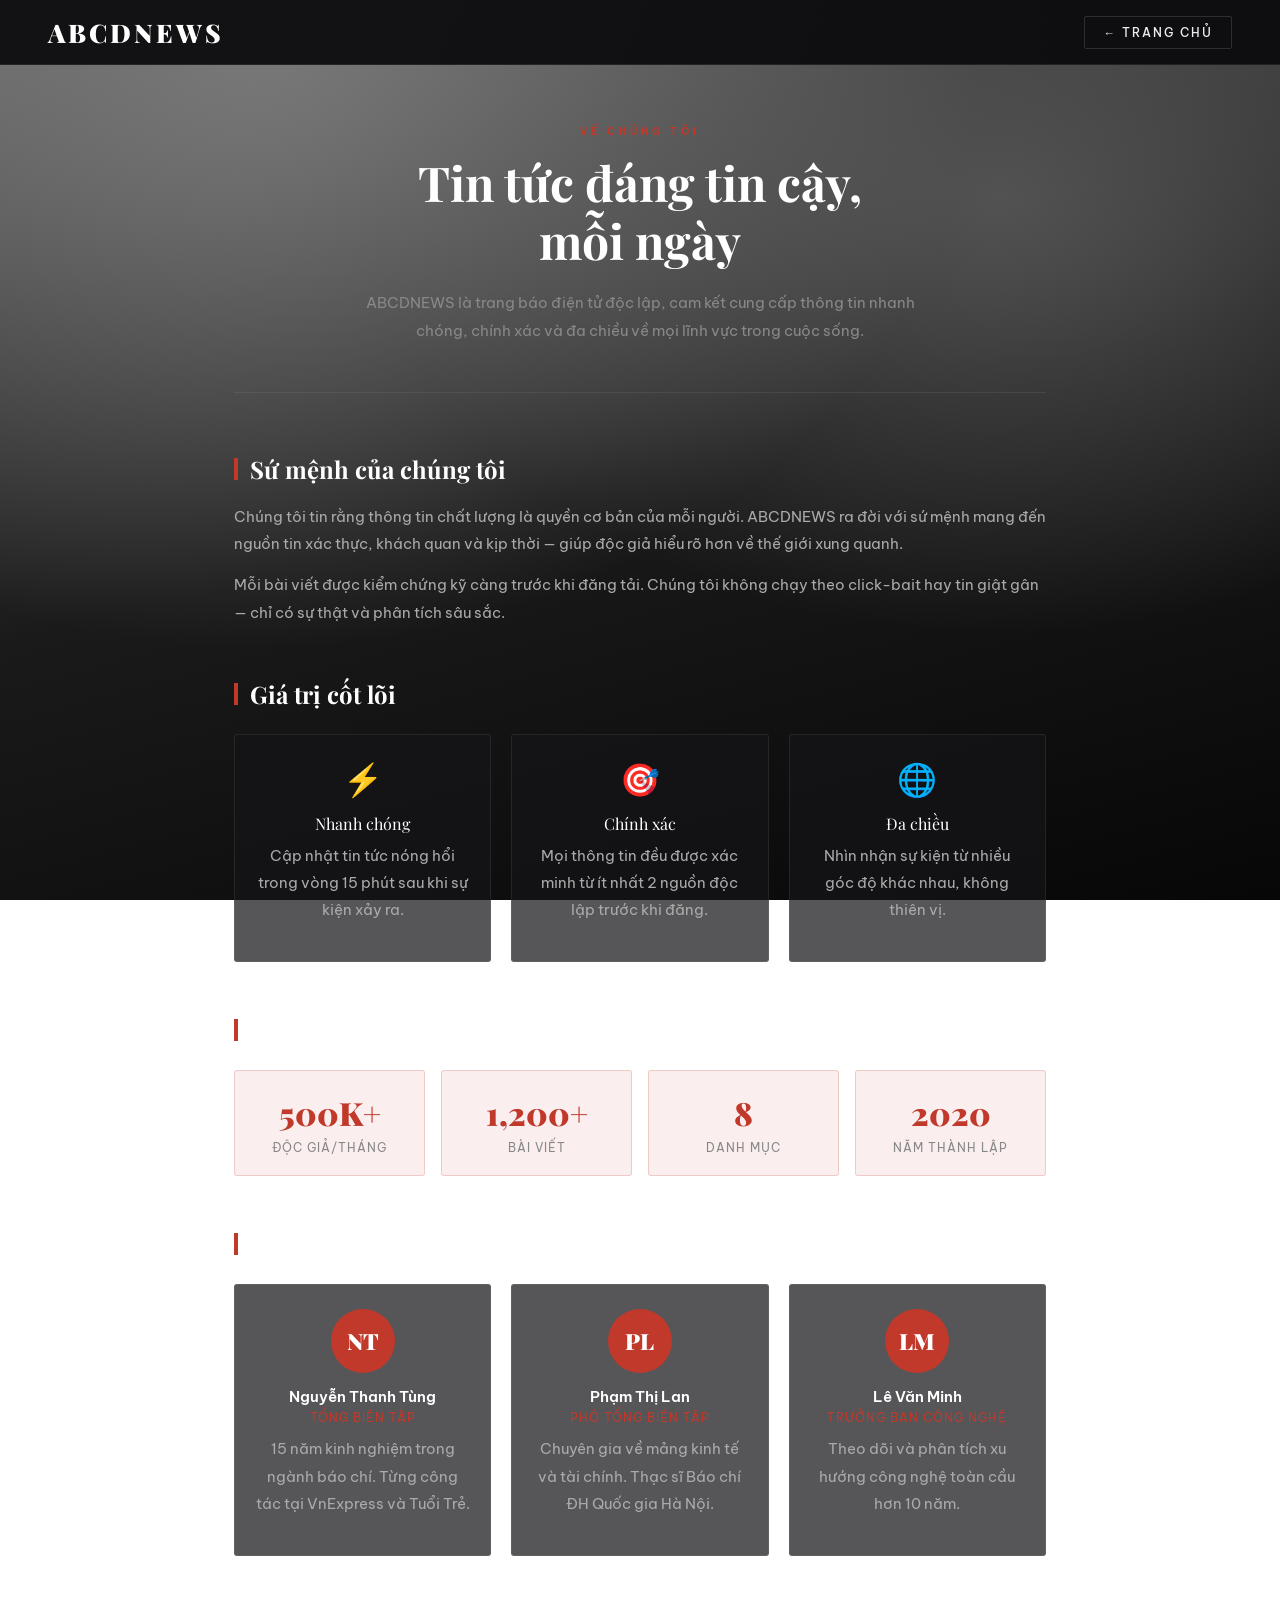
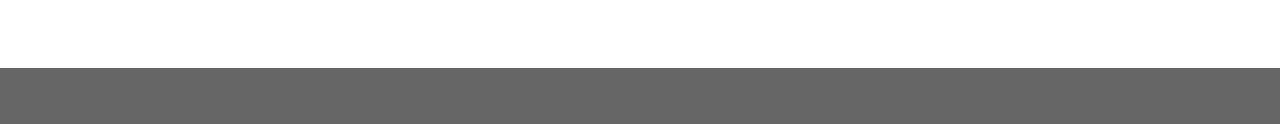
==== about.html @ 364de258 "pls" ====
<!DOCTYPE html>
<html lang="vi">
<head>
  <meta charset="UTF-8"/>
  <meta name="viewport" content="width=device-width, initial-scale=1.0"/>
  <title>Giới thiệu — ABCDNEWS</title>
  <link href="https://fonts.googleapis.com/css2?family=Playfair+Display:wght@700;900&family=Be+Vietnam+Pro:wght@300;400;500;600&display=swap" rel="stylesheet"/>
  <style>
    *{margin:0;padding:0;box-sizing:border-box;}a{text-decoration:none;color:inherit;}
    body{background:radial-gradient(ellipse at 20% 5%,#787878 0%,transparent 50%),radial-gradient(ellipse at 78% 22%,#525252 0%,transparent 44%),linear-gradient(165deg,#686868 0%,#3c3c3c 25%,#1a1a1a 52%,#070707 100%);background-attachment:fixed;min-height:100vh;color:#ececec;font-family:'Be Vietnam Pro',sans-serif;display:flex;flex-direction:column;}
    header{border-bottom:1px solid rgba(160,160,160,0.13);position:sticky;top:0;z-index:100;background:rgba(10,10,12,0.92);backdrop-filter:blur(18px);}
    .header-top{display:flex;align-items:center;justify-content:space-between;padding:15px 48px;}
    .logo{font-family:'Playfair Display',serif;font-size:1.6rem;font-weight:900;color:#fff;letter-spacing:3px;}
    .btn-back{background:none;border:1px solid rgba(160,160,160,0.22);color:#ececec;font-family:'Be Vietnam Pro',sans-serif;font-size:0.72rem;font-weight:500;letter-spacing:2px;text-transform:uppercase;padding:8px 18px;border-radius:2px;cursor:pointer;transition:all 0.2s;}
    .btn-back:hover{border-color:#c0392b;color:#c0392b;}
    .page-wrap{flex:1;}
    .container{max-width:860px;margin:0 auto;padding:60px 24px;}

    /* HERO */
    .page-hero{text-align:center;margin-bottom:60px;padding-bottom:48px;border-bottom:1px solid rgba(160,160,160,0.13);}
    .page-tag{font-size:0.64rem;letter-spacing:4px;text-transform:uppercase;color:#c0392b;font-weight:700;margin-bottom:16px;}
    .page-title{font-family:'Playfair Display',serif;font-size:3rem;line-height:1.2;color:#fff;margin-bottom:20px;}
    .page-subtitle{font-size:0.95rem;color:#888;line-height:1.8;max-width:560px;margin:0 auto;}

    /* SECTIONS */
    .section{margin-bottom:52px;}
    .section h2{font-family:'Playfair Display',serif;font-size:1.5rem;color:#fff;margin-bottom:18px;display:flex;align-items:center;gap:12px;}
    .section h2::before{content:'';width:4px;height:22px;background:#c0392b;display:block;flex-shrink:0;}
    .section p{font-size:0.92rem;color:#aaa;line-height:1.85;margin-bottom:14px;}

    /* VALUES */
    .values-grid{display:grid;grid-template-columns:repeat(3,1fr);gap:20px;margin-top:24px;}
    .value-card{background:rgba(22,22,26,0.72);border:1px solid rgba(160,160,160,0.13);border-radius:3px;padding:24px 20px;text-align:center;transition:border-color 0.2s;}
    .value-card:hover{border-color:rgba(192,57,43,0.3);}
    .value-icon{font-size:2rem;margin-bottom:14px;}
    .value-title{font-family:'Playfair Display',serif;font-size:1rem;color:#fff;margin-bottom:8px;}
    .value-desc{font-size:0.80rem;color:#888;line-height:1.7;}

    /* TEAM */
    .team-grid{display:grid;grid-template-columns:repeat(3,1fr);gap:20px;margin-top:24px;}
    .team-card{background:rgba(22,22,26,0.72);border:1px solid rgba(160,160,160,0.13);border-radius:3px;padding:24px 20px;text-align:center;}
    .team-avatar{width:64px;height:64px;border-radius:50%;background:#c0392b;display:flex;align-items:center;justify-content:center;font-family:'Playfair Display',serif;font-size:1.4rem;font-weight:900;color:#fff;margin:0 auto 14px;}
    .team-name{font-weight:600;color:#fff;margin-bottom:4px;font-size:0.92rem;}
    .team-role{font-size:0.75rem;color:#c0392b;letter-spacing:1px;text-transform:uppercase;margin-bottom:10px;}
    .team-bio{font-size:0.78rem;color:#888;line-height:1.6;}

    /* STATS */
    .stats-grid{display:grid;grid-template-columns:repeat(4,1fr);gap:16px;margin-top:24px;}
    .stat-card{background:rgba(192,57,43,0.08);border:1px solid rgba(192,57,43,0.2);border-radius:3px;padding:20px;text-align:center;}
    .stat-num{font-family:'Playfair Display',serif;font-size:2rem;font-weight:900;color:#c0392b;margin-bottom:6px;}
    .stat-label{font-size:0.72rem;color:#888;letter-spacing:1px;text-transform:uppercase;}

    /* FOOTER */
    footer{background:rgba(0,0,0,0.6);backdrop-filter:blur(12px);border-top:1px solid rgba(160,160,160,0.13);}
    .footer-bottom{padding:20px 48px;display:flex;align-items:center;justify-content:space-between;}
    .footer-bottom p{font-size:0.72rem;color:#555;}
    .footer-bottom strong{color:#fff;font-family:'Playfair Display',serif;}
    .footer-links{display:flex;gap:20px;}
    .footer-links a{font-size:0.70rem;color:#555;transition:color 0.2s;}
    .footer-links a:hover{color:#c0392b;}

    @media(max-width:768px){
      .header-top{padding:13px 16px;}
      .container{padding:40px 16px;}
      .page-title{font-size:2rem;}
      .values-grid,.team-grid{grid-template-columns:1fr;}
      .stats-grid{grid-template-columns:repeat(2,1fr);}
      .footer-bottom{padding:16px;flex-direction:column;gap:10px;}
    }
  </style>
</head>
<body>

<header>
  <div class="header-top">
    <a href="index.html" class="logo">ABCDNEWS</a>
    <button class="btn-back" onclick="location.href='index.html'">← Trang chủ</button>
  </div>
</header>

<div class="page-wrap">
  <div class="container">

    <div class="page-hero">
      <div class="page-tag">Về chúng tôi</div>
      <h1 class="page-title">Tin tức đáng tin cậy,<br/>mỗi ngày</h1>
      <p class="page-subtitle">ABCDNEWS là trang báo điện tử độc lập, cam kết cung cấp thông tin nhanh chóng, chính xác và đa chiều về mọi lĩnh vực trong cuộc sống.</p>
    </div>

    <div class="section">
      <h2>Sứ mệnh của chúng tôi</h2>
      <p>Chúng tôi tin rằng thông tin chất lượng là quyền cơ bản của mỗi người. ABCDNEWS ra đời với sứ mệnh mang đến nguồn tin xác thực, khách quan và kịp thời — giúp độc giả hiểu rõ hơn về thế giới xung quanh.</p>
      <p>Mỗi bài viết được kiểm chứng kỹ càng trước khi đăng tải. Chúng tôi không chạy theo click-bait hay tin giật gân — chỉ có sự thật và phân tích sâu sắc.</p>
    </div>

    <div class="section">
      <h2>Giá trị cốt lõi</h2>
      <div class="values-grid">
        <div class="value-card">
          <div class="value-icon">⚡</div>
          <div class="value-title">Nhanh chóng</div>
          <p class="value-desc">Cập nhật tin tức nóng hổi trong vòng 15 phút sau khi sự kiện xảy ra.</p>
        </div>
        <div class="value-card">
          <div class="value-icon">🎯</div>
          <div class="value-title">Chính xác</div>
          <p class="value-desc">Mọi thông tin đều được xác minh từ ít nhất 2 nguồn độc lập trước khi đăng.</p>
        </div>
        <div class="value-card">
          <div class="value-icon">🌐</div>
          <div class="value-title">Đa chiều</div>
          <p class="value-desc">Nhìn nhận sự kiện từ nhiều góc độ khác nhau, không thiên vị.</p>
        </div>
      </div>
    </div>

    <div class="section">
      <h2>Con số ấn tượng</h2>
      <div class="stats-grid">
        <div class="stat-card"><div class="stat-num">500K+</div><div class="stat-label">Độc giả/tháng</div></div>
        <div class="stat-card"><div class="stat-num">1,200+</div><div class="stat-label">Bài viết</div></div>
        <div class="stat-card"><div class="stat-num">8</div><div class="stat-label">Danh mục</div></div>
        <div class="stat-card"><div class="stat-num">2020</div><div class="stat-label">Năm thành lập</div></div>
      </div>
    </div>

    <div class="section" id="toasoang">
      <h2>Đội ngũ biên tập</h2>
      <div class="team-grid">
        <div class="team-card">
          <div class="team-avatar">NT</div>
          <div class="team-name">Nguyễn Thanh Tùng</div>
          <div class="team-role">Tổng Biên tập</div>
          <p class="team-bio">15 năm kinh nghiệm trong ngành báo chí. Từng công tác tại VnExpress và Tuổi Trẻ.</p>
        </div>
        <div class="team-card">
          <div class="team-avatar">PL</div>
          <div class="team-name">Phạm Thị Lan</div>
          <div class="team-role">Phó Tổng Biên tập</div>
          <p class="team-bio">Chuyên gia về mảng kinh tế và tài chính. Thạc sĩ Báo chí ĐH Quốc gia Hà Nội.</p>
        </div>
        <div class="team-card">
          <div class="team-avatar">LM</div>
          <div class="team-name">Lê Văn Minh</div>
          <div class="team-role">Trưởng ban Công nghệ</div>
          <p class="team-bio">Theo dõi và phân tích xu hướng công nghệ toàn cầu hơn 10 năm.</p>
        </div>
      </div>
    </div>

  </div>
</div>

<footer>
  <div class="footer-bottom">
    <p>© 2025 <strong>ABCDNEWS</strong> — All rights reserved.</p>
    <div class="footer-links">
      <a href="terms.html">Điều khoản</a>
      <a href="privacy.html">Bảo mật</a>
      <a href="contact.html">Liên hệ</a>
    </div>
  </div>
</footer>

</body>
</html>
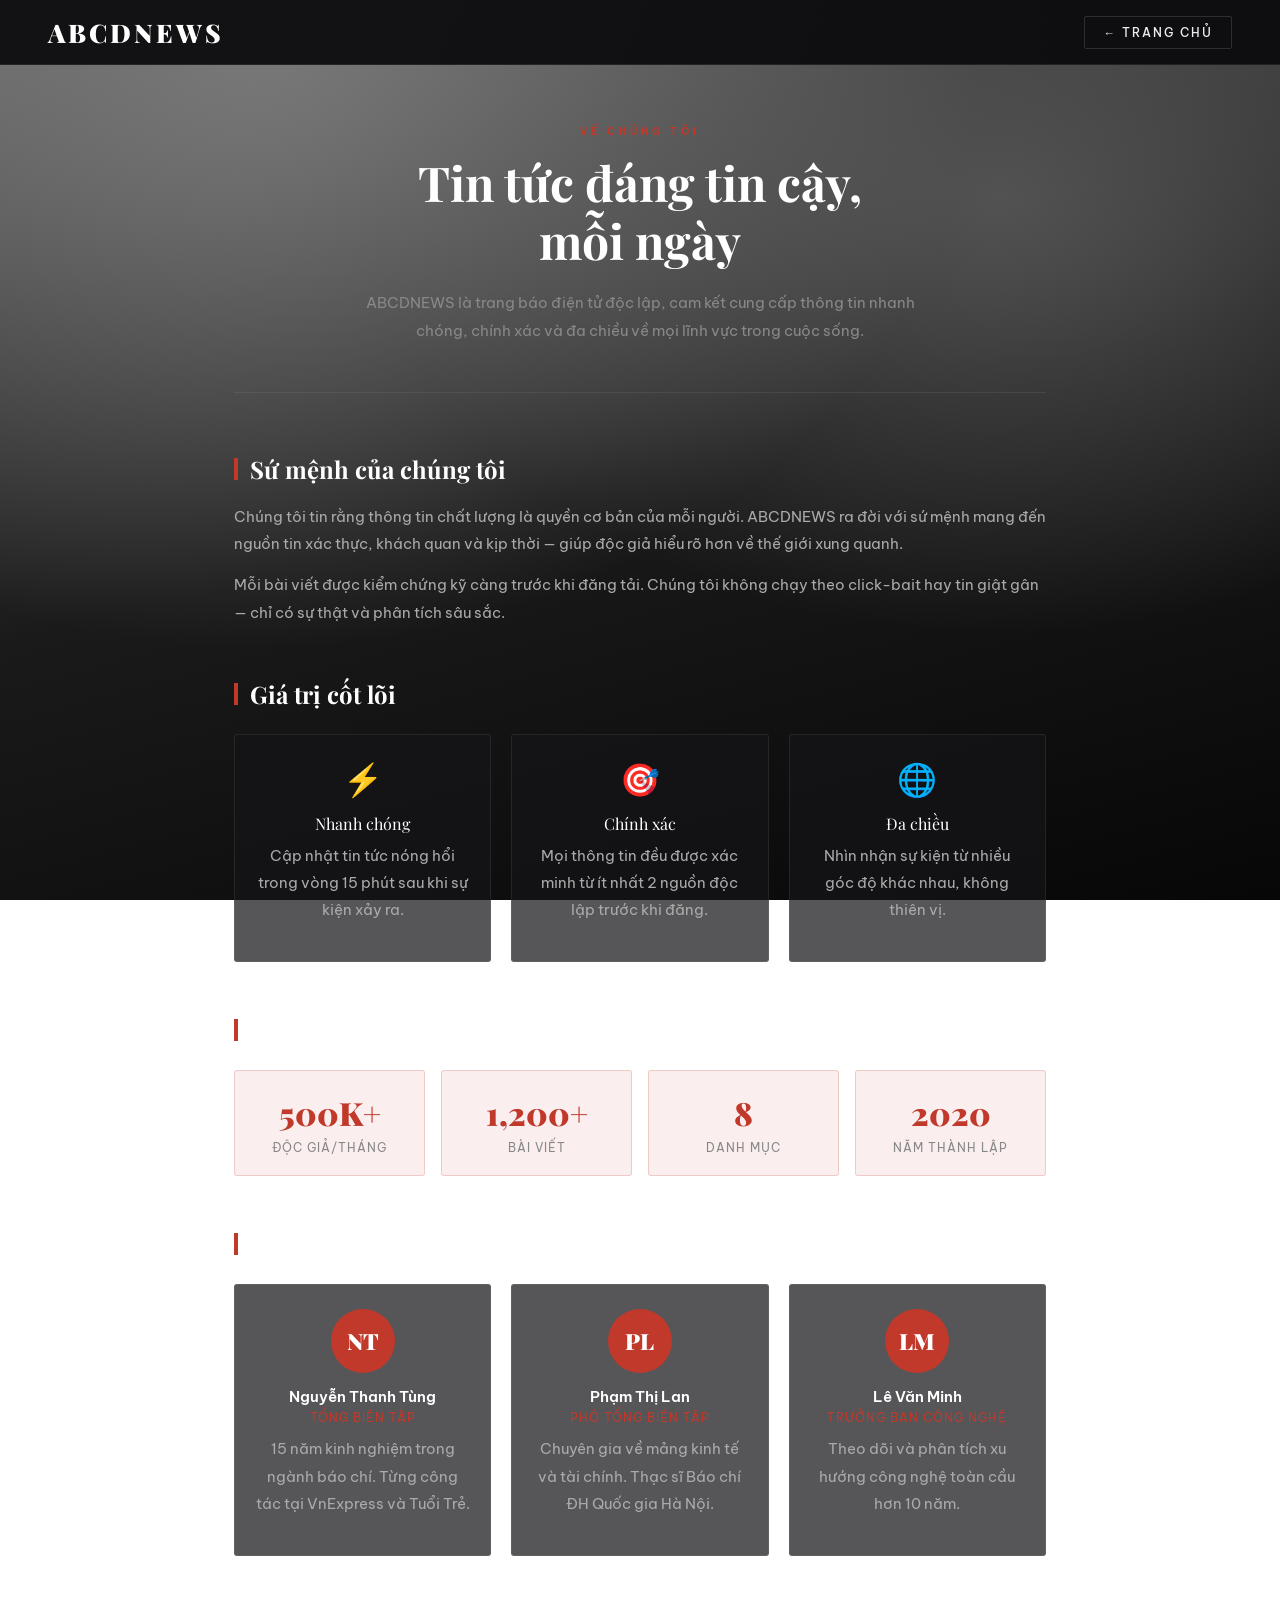
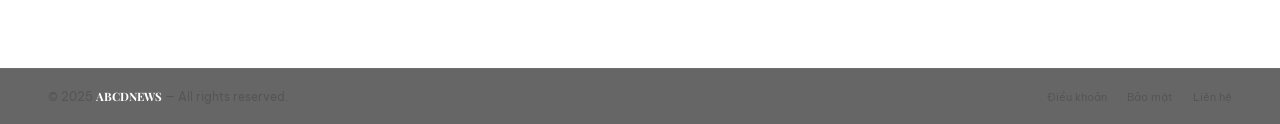
==== commit 6e94ed71: "ahdfab" ====
--- a/about.html
+++ b/about.html
@@ -1,166 +1,146 @@
-<!DOCTYPE html>
+<!doctype html>
 <html lang="vi">
-<head>
-  <meta charset="UTF-8"/>
-  <meta name="viewport" content="width=device-width, initial-scale=1.0"/>
-  <title>Giới thiệu — ABCDNEWS</title>
-  <link href="https://fonts.googleapis.com/css2?family=Playfair+Display:wght@700;900&family=Be+Vietnam+Pro:wght@300;400;500;600&display=swap" rel="stylesheet"/>
-  <style>
-    *{margin:0;padding:0;box-sizing:border-box;}a{text-decoration:none;color:inherit;}
-    body{background:radial-gradient(ellipse at 20% 5%,#787878 0%,transparent 50%),radial-gradient(ellipse at 78% 22%,#525252 0%,transparent 44%),linear-gradient(165deg,#686868 0%,#3c3c3c 25%,#1a1a1a 52%,#070707 100%);background-attachment:fixed;min-height:100vh;color:#ececec;font-family:'Be Vietnam Pro',sans-serif;display:flex;flex-direction:column;}
-    header{border-bottom:1px solid rgba(160,160,160,0.13);position:sticky;top:0;z-index:100;background:rgba(10,10,12,0.92);backdrop-filter:blur(18px);}
-    .header-top{display:flex;align-items:center;justify-content:space-between;padding:15px 48px;}
-    .logo{font-family:'Playfair Display',serif;font-size:1.6rem;font-weight:900;color:#fff;letter-spacing:3px;}
-    .btn-back{background:none;border:1px solid rgba(160,160,160,0.22);color:#ececec;font-family:'Be Vietnam Pro',sans-serif;font-size:0.72rem;font-weight:500;letter-spacing:2px;text-transform:uppercase;padding:8px 18px;border-radius:2px;cursor:pointer;transition:all 0.2s;}
-    .btn-back:hover{border-color:#c0392b;color:#c0392b;}
-    .page-wrap{flex:1;}
-    .container{max-width:860px;margin:0 auto;padding:60px 24px;}
+  <head>
+    <meta charset="UTF-8" />
+    <meta name="viewport" content="width=device-width, initial-scale=1.0" />
+    <title>Giới thiệu — ABCDNEWS</title>
+    <link
+      href="https://fonts.googleapis.com/css2?family=Playfair+Display:wght@700;900&family=Be+Vietnam+Pro:wght@300;400;500;600&display=swap"
+      rel="stylesheet"
+    />
+    <link rel="stylesheet" href="./assets/css/about.css" />
 
-    /* HERO */
-    .page-hero{text-align:center;margin-bottom:60px;padding-bottom:48px;border-bottom:1px solid rgba(160,160,160,0.13);}
-    .page-tag{font-size:0.64rem;letter-spacing:4px;text-transform:uppercase;color:#c0392b;font-weight:700;margin-bottom:16px;}
-    .page-title{font-family:'Playfair Display',serif;font-size:3rem;line-height:1.2;color:#fff;margin-bottom:20px;}
-    .page-subtitle{font-size:0.95rem;color:#888;line-height:1.8;max-width:560px;margin:0 auto;}
+  </head>
+  <body>
+    <header>
+      <div class="header-top">
+        <a href="index.html" class="logo">ABCDNEWS</a>
+        <button class="btn-back" onclick="location.href = 'index.html'">
+          ← Trang chủ
+        </button>
+      </div>
+    </header>
 
-    /* SECTIONS */
-    .section{margin-bottom:52px;}
-    .section h2{font-family:'Playfair Display',serif;font-size:1.5rem;color:#fff;margin-bottom:18px;display:flex;align-items:center;gap:12px;}
-    .section h2::before{content:'';width:4px;height:22px;background:#c0392b;display:block;flex-shrink:0;}
-    .section p{font-size:0.92rem;color:#aaa;line-height:1.85;margin-bottom:14px;}
+    <div class="page-wrap">
+      <div class="container">
+        <div class="page-hero">
+          <div class="page-tag">Về chúng tôi</div>
+          <h1 class="page-title">Tin tức đáng tin cậy,<br />mỗi ngày</h1>
+          <p class="page-subtitle">
+            ABCDNEWS là trang báo điện tử độc lập, cam kết cung cấp thông tin
+            nhanh chóng, chính xác và đa chiều về mọi lĩnh vực trong cuộc sống.
+          </p>
+        </div>
 
-    /* VALUES */
-    .values-grid{display:grid;grid-template-columns:repeat(3,1fr);gap:20px;margin-top:24px;}
-    .value-card{background:rgba(22,22,26,0.72);border:1px solid rgba(160,160,160,0.13);border-radius:3px;padding:24px 20px;text-align:center;transition:border-color 0.2s;}
-    .value-card:hover{border-color:rgba(192,57,43,0.3);}
-    .value-icon{font-size:2rem;margin-bottom:14px;}
-    .value-title{font-family:'Playfair Display',serif;font-size:1rem;color:#fff;margin-bottom:8px;}
-    .value-desc{font-size:0.80rem;color:#888;line-height:1.7;}
+        <div class="section">
+          <h2>Sứ mệnh của chúng tôi</h2>
+          <p>
+            Chúng tôi tin rằng thông tin chất lượng là quyền cơ bản của mỗi
+            người. ABCDNEWS ra đời với sứ mệnh mang đến nguồn tin xác thực,
+            khách quan và kịp thời — giúp độc giả hiểu rõ hơn về thế giới xung
+            quanh.
+          </p>
+          <p>
+            Mỗi bài viết được kiểm chứng kỹ càng trước khi đăng tải. Chúng tôi
+            không chạy theo click-bait hay tin giật gân — chỉ có sự thật và phân
+            tích sâu sắc.
+          </p>
+        </div>
 
-    /* TEAM */
-    .team-grid{display:grid;grid-template-columns:repeat(3,1fr);gap:20px;margin-top:24px;}
-    .team-card{background:rgba(22,22,26,0.72);border:1px solid rgba(160,160,160,0.13);border-radius:3px;padding:24px 20px;text-align:center;}
-    .team-avatar{width:64px;height:64px;border-radius:50%;background:#c0392b;display:flex;align-items:center;justify-content:center;font-family:'Playfair Display',serif;font-size:1.4rem;font-weight:900;color:#fff;margin:0 auto 14px;}
-    .team-name{font-weight:600;color:#fff;margin-bottom:4px;font-size:0.92rem;}
-    .team-role{font-size:0.75rem;color:#c0392b;letter-spacing:1px;text-transform:uppercase;margin-bottom:10px;}
-    .team-bio{font-size:0.78rem;color:#888;line-height:1.6;}
+        <div class="section">
+          <h2>Giá trị cốt lõi</h2>
+          <div class="values-grid">
+            <div class="value-card">
+              <div class="value-icon">⚡</div>
+              <div class="value-title">Nhanh chóng</div>
+              <p class="value-desc">
+                Cập nhật tin tức nóng hổi trong vòng 15 phút sau khi sự kiện xảy
+                ra.
+              </p>
+            </div>
+            <div class="value-card">
+              <div class="value-icon">🎯</div>
+              <div class="value-title">Chính xác</div>
+              <p class="value-desc">
+                Mọi thông tin đều được xác minh từ ít nhất 2 nguồn độc lập trước
+                khi đăng.
+              </p>
+            </div>
+            <div class="value-card">
+              <div class="value-icon">🌐</div>
+              <div class="value-title">Đa chiều</div>
+              <p class="value-desc">
+                Nhìn nhận sự kiện từ nhiều góc độ khác nhau, không thiên vị.
+              </p>
+            </div>
+          </div>
+        </div>
 
-    /* STATS */
-    .stats-grid{display:grid;grid-template-columns:repeat(4,1fr);gap:16px;margin-top:24px;}
-    .stat-card{background:rgba(192,57,43,0.08);border:1px solid rgba(192,57,43,0.2);border-radius:3px;padding:20px;text-align:center;}
-    .stat-num{font-family:'Playfair Display',serif;font-size:2rem;font-weight:900;color:#c0392b;margin-bottom:6px;}
-    .stat-label{font-size:0.72rem;color:#888;letter-spacing:1px;text-transform:uppercase;}
+        <div class="section">
+          <h2>Con số ấn tượng</h2>
+          <div class="stats-grid">
+            <div class="stat-card">
+              <div class="stat-num">500K+</div>
+              <div class="stat-label">Độc giả/tháng</div>
+            </div>
+            <div class="stat-card">
+              <div class="stat-num">1,200+</div>
+              <div class="stat-label">Bài viết</div>
+            </div>
+            <div class="stat-card">
+              <div class="stat-num">8</div>
+              <div class="stat-label">Danh mục</div>
+            </div>
+            <div class="stat-card">
+              <div class="stat-num">2020</div>
+              <div class="stat-label">Năm thành lập</div>
+            </div>
+          </div>
+        </div>
 
-    /* FOOTER */
-    footer{background:rgba(0,0,0,0.6);backdrop-filter:blur(12px);border-top:1px solid rgba(160,160,160,0.13);}
-    .footer-bottom{padding:20px 48px;display:flex;align-items:center;justify-content:space-between;}
-    .footer-bottom p{font-size:0.72rem;color:#555;}
-    .footer-bottom strong{color:#fff;font-family:'Playfair Display',serif;}
-    .footer-links{display:flex;gap:20px;}
-    .footer-links a{font-size:0.70rem;color:#555;transition:color 0.2s;}
-    .footer-links a:hover{color:#c0392b;}
-
-    @media(max-width:768px){
-      .header-top{padding:13px 16px;}
-      .container{padding:40px 16px;}
-      .page-title{font-size:2rem;}
-      .values-grid,.team-grid{grid-template-columns:1fr;}
-      .stats-grid{grid-template-columns:repeat(2,1fr);}
-      .footer-bottom{padding:16px;flex-direction:column;gap:10px;}
-    }
-  </style>
-</head>
-<body>
-
-<header>
-  <div class="header-top">
-    <a href="index.html" class="logo">ABCDNEWS</a>
-    <button class="btn-back" onclick="location.href='index.html'">← Trang chủ</button>
-  </div>
-</header>
-
-<div class="page-wrap">
-  <div class="container">
-
-    <div class="page-hero">
-      <div class="page-tag">Về chúng tôi</div>
-      <h1 class="page-title">Tin tức đáng tin cậy,<br/>mỗi ngày</h1>
-      <p class="page-subtitle">ABCDNEWS là trang báo điện tử độc lập, cam kết cung cấp thông tin nhanh chóng, chính xác và đa chiều về mọi lĩnh vực trong cuộc sống.</p>
-    </div>
-
-    <div class="section">
-      <h2>Sứ mệnh của chúng tôi</h2>
-      <p>Chúng tôi tin rằng thông tin chất lượng là quyền cơ bản của mỗi người. ABCDNEWS ra đời với sứ mệnh mang đến nguồn tin xác thực, khách quan và kịp thời — giúp độc giả hiểu rõ hơn về thế giới xung quanh.</p>
-      <p>Mỗi bài viết được kiểm chứng kỹ càng trước khi đăng tải. Chúng tôi không chạy theo click-bait hay tin giật gân — chỉ có sự thật và phân tích sâu sắc.</p>
-    </div>
-
-    <div class="section">
-      <h2>Giá trị cốt lõi</h2>
-      <div class="values-grid">
-        <div class="value-card">
-          <div class="value-icon">⚡</div>
-          <div class="value-title">Nhanh chóng</div>
-          <p class="value-desc">Cập nhật tin tức nóng hổi trong vòng 15 phút sau khi sự kiện xảy ra.</p>
-        </div>
-        <div class="value-card">
-          <div class="value-icon">🎯</div>
-          <div class="value-title">Chính xác</div>
-          <p class="value-desc">Mọi thông tin đều được xác minh từ ít nhất 2 nguồn độc lập trước khi đăng.</p>
-        </div>
-        <div class="value-card">
-          <div class="value-icon">🌐</div>
-          <div class="value-title">Đa chiều</div>
-          <p class="value-desc">Nhìn nhận sự kiện từ nhiều góc độ khác nhau, không thiên vị.</p>
+        <div class="section" id="toasoang">
+          <h2>Đội ngũ biên tập</h2>
+          <div class="team-grid">
+            <div class="team-card">
+              <div class="team-avatar">NT</div>
+              <div class="team-name">Nguyễn Thanh Tùng</div>
+              <div class="team-role">Tổng Biên tập</div>
+              <p class="team-bio">
+                15 năm kinh nghiệm trong ngành báo chí. Từng công tác tại
+                VnExpress và Tuổi Trẻ.
+              </p>
+            </div>
+            <div class="team-card">
+              <div class="team-avatar">PL</div>
+              <div class="team-name">Phạm Thị Lan</div>
+              <div class="team-role">Phó Tổng Biên tập</div>
+              <p class="team-bio">
+                Chuyên gia về mảng kinh tế và tài chính. Thạc sĩ Báo chí ĐH Quốc
+                gia Hà Nội.
+              </p>
+            </div>
+            <div class="team-card">
+              <div class="team-avatar">LM</div>
+              <div class="team-name">Lê Văn Minh</div>
+              <div class="team-role">Trưởng ban Công nghệ</div>
+              <p class="team-bio">
+                Theo dõi và phân tích xu hướng công nghệ toàn cầu hơn 10 năm.
+              </p>
+            </div>
+          </div>
         </div>
       </div>
     </div>
 
-    <div class="section">
-      <h2>Con số ấn tượng</h2>
-      <div class="stats-grid">
-        <div class="stat-card"><div class="stat-num">500K+</div><div class="stat-label">Độc giả/tháng</div></div>
-        <div class="stat-card"><div class="stat-num">1,200+</div><div class="stat-label">Bài viết</div></div>
-        <div class="stat-card"><div class="stat-num">8</div><div class="stat-label">Danh mục</div></div>
-        <div class="stat-card"><div class="stat-num">2020</div><div class="stat-label">Năm thành lập</div></div>
-      </div>
-    </div>
-
-    <div class="section" id="toasoang">
-      <h2>Đội ngũ biên tập</h2>
-      <div class="team-grid">
-        <div class="team-card">
-          <div class="team-avatar">NT</div>
-          <div class="team-name">Nguyễn Thanh Tùng</div>
-          <div class="team-role">Tổng Biên tập</div>
-          <p class="team-bio">15 năm kinh nghiệm trong ngành báo chí. Từng công tác tại VnExpress và Tuổi Trẻ.</p>
-        </div>
-        <div class="team-card">
-          <div class="team-avatar">PL</div>
-          <div class="team-name">Phạm Thị Lan</div>
-          <div class="team-role">Phó Tổng Biên tập</div>
-          <p class="team-bio">Chuyên gia về mảng kinh tế và tài chính. Thạc sĩ Báo chí ĐH Quốc gia Hà Nội.</p>
-        </div>
-        <div class="team-card">
-          <div class="team-avatar">LM</div>
-          <div class="team-name">Lê Văn Minh</div>
-          <div class="team-role">Trưởng ban Công nghệ</div>
-          <p class="team-bio">Theo dõi và phân tích xu hướng công nghệ toàn cầu hơn 10 năm.</p>
+    <footer>
+      <div class="footer-bottom">
+        <p>© 2025 <strong>ABCDNEWS</strong> — All rights reserved.</p>
+        <div class="footer-links">
+          <a href="terms.html">Điều khoản</a>
+          <a href="privacy.html">Bảo mật</a>
+          <a href="contact.html">Liên hệ</a>
         </div>
       </div>
-    </div>
-
-  </div>
-</div>
-
-<footer>
-  <div class="footer-bottom">
-    <p>© 2025 <strong>ABCDNEWS</strong> — All rights reserved.</p>
-    <div class="footer-links">
-      <a href="terms.html">Điều khoản</a>
-      <a href="privacy.html">Bảo mật</a>
-      <a href="contact.html">Liên hệ</a>
-    </div>
-  </div>
-</footer>
-
-</body>
+    </footer>
+  </body>
 </html>
--- a/assets/css/about.css
+++ b/assets/css/about.css
@@ -0,0 +1,292 @@
+* {
+  margin: 0;
+  padding: 0;
+  box-sizing: border-box;
+}
+a {
+  text-decoration: none;
+  color: inherit;
+}
+body {
+  background:
+    radial-gradient(ellipse at 20% 5%, #787878 0%, transparent 50%),
+    radial-gradient(ellipse at 78% 22%, #525252 0%, transparent 44%),
+    linear-gradient(165deg, #686868 0%, #3c3c3c 25%, #1a1a1a 52%, #070707 100%);
+  background-attachment: fixed;
+  min-height: 100vh;
+  color: #ececec;
+  font-family: "Be Vietnam Pro", sans-serif;
+  display: flex;
+  flex-direction: column;
+}
+header {
+  border-bottom: 1px solid rgba(160, 160, 160, 0.13);
+  position: sticky;
+  top: 0;
+  z-index: 100;
+  background: rgba(10, 10, 12, 0.92);
+  backdrop-filter: blur(18px);
+}
+.header-top {
+  display: flex;
+  align-items: center;
+  justify-content: space-between;
+  padding: 15px 48px;
+}
+.logo {
+  font-family: "Playfair Display", serif;
+  font-size: 1.6rem;
+  font-weight: 900;
+  color: #fff;
+  letter-spacing: 3px;
+}
+.btn-back {
+  background: none;
+  border: 1px solid rgba(160, 160, 160, 0.22);
+  color: #ececec;
+  font-family: "Be Vietnam Pro", sans-serif;
+  font-size: 0.72rem;
+  font-weight: 500;
+  letter-spacing: 2px;
+  text-transform: uppercase;
+  padding: 8px 18px;
+  border-radius: 2px;
+  cursor: pointer;
+  transition: all 0.2s;
+}
+.btn-back:hover {
+  border-color: #c0392b;
+  color: #c0392b;
+}
+.page-wrap {
+  flex: 1;
+}
+.container {
+  max-width: 860px;
+  margin: 0 auto;
+  padding: 60px 24px;
+}
+
+/* HERO */
+.page-hero {
+  text-align: center;
+  margin-bottom: 60px;
+  padding-bottom: 48px;
+  border-bottom: 1px solid rgba(160, 160, 160, 0.13);
+}
+.page-tag {
+  font-size: 0.64rem;
+  letter-spacing: 4px;
+  text-transform: uppercase;
+  color: #c0392b;
+  font-weight: 700;
+  margin-bottom: 16px;
+}
+.page-title {
+  font-family: "Playfair Display", serif;
+  font-size: 3rem;
+  line-height: 1.2;
+  color: #fff;
+  margin-bottom: 20px;
+}
+.page-subtitle {
+  font-size: 0.95rem;
+  color: #888;
+  line-height: 1.8;
+  max-width: 560px;
+  margin: 0 auto;
+}
+
+/* SECTIONS */
+.section {
+  margin-bottom: 52px;
+}
+.section h2 {
+  font-family: "Playfair Display", serif;
+  font-size: 1.5rem;
+  color: #fff;
+  margin-bottom: 18px;
+  display: flex;
+  align-items: center;
+  gap: 12px;
+}
+.section h2::before {
+  content: "";
+  width: 4px;
+  height: 22px;
+  background: #c0392b;
+  display: block;
+  flex-shrink: 0;
+}
+.section p {
+  font-size: 0.92rem;
+  color: #aaa;
+  line-height: 1.85;
+  margin-bottom: 14px;
+}
+
+/* VALUES */
+.values-grid {
+  display: grid;
+  grid-template-columns: repeat(3, 1fr);
+  gap: 20px;
+  margin-top: 24px;
+}
+.value-card {
+  background: rgba(22, 22, 26, 0.72);
+  border: 1px solid rgba(160, 160, 160, 0.13);
+  border-radius: 3px;
+  padding: 24px 20px;
+  text-align: center;
+  transition: border-color 0.2s;
+}
+.value-card:hover {
+  border-color: rgba(192, 57, 43, 0.3);
+}
+.value-icon {
+  font-size: 2rem;
+  margin-bottom: 14px;
+}
+.value-title {
+  font-family: "Playfair Display", serif;
+  font-size: 1rem;
+  color: #fff;
+  margin-bottom: 8px;
+}
+.value-desc {
+  font-size: 0.8rem;
+  color: #888;
+  line-height: 1.7;
+}
+
+/* TEAM */
+.team-grid {
+  display: grid;
+  grid-template-columns: repeat(3, 1fr);
+  gap: 20px;
+  margin-top: 24px;
+}
+.team-card {
+  background: rgba(22, 22, 26, 0.72);
+  border: 1px solid rgba(160, 160, 160, 0.13);
+  border-radius: 3px;
+  padding: 24px 20px;
+  text-align: center;
+}
+.team-avatar {
+  width: 64px;
+  height: 64px;
+  border-radius: 50%;
+  background: #c0392b;
+  display: flex;
+  align-items: center;
+  justify-content: center;
+  font-family: "Playfair Display", serif;
+  font-size: 1.4rem;
+  font-weight: 900;
+  color: #fff;
+  margin: 0 auto 14px;
+}
+.team-name {
+  font-weight: 600;
+  color: #fff;
+  margin-bottom: 4px;
+  font-size: 0.92rem;
+}
+.team-role {
+  font-size: 0.75rem;
+  color: #c0392b;
+  letter-spacing: 1px;
+  text-transform: uppercase;
+  margin-bottom: 10px;
+}
+.team-bio {
+  font-size: 0.78rem;
+  color: #888;
+  line-height: 1.6;
+}
+
+/* STATS */
+.stats-grid {
+  display: grid;
+  grid-template-columns: repeat(4, 1fr);
+  gap: 16px;
+  margin-top: 24px;
+}
+.stat-card {
+  background: rgba(192, 57, 43, 0.08);
+  border: 1px solid rgba(192, 57, 43, 0.2);
+  border-radius: 3px;
+  padding: 20px;
+  text-align: center;
+}
+.stat-num {
+  font-family: "Playfair Display", serif;
+  font-size: 2rem;
+  font-weight: 900;
+  color: #c0392b;
+  margin-bottom: 6px;
+}
+.stat-label {
+  font-size: 0.72rem;
+  color: #888;
+  letter-spacing: 1px;
+  text-transform: uppercase;
+}
+
+/* FOOTER */
+footer {
+  background: rgba(0, 0, 0, 0.6);
+  backdrop-filter: blur(12px);
+  border-top: 1px solid rgba(160, 160, 160, 0.13);
+}
+.footer-bottom {
+  padding: 20px 48px;
+  display: flex;
+  align-items: center;
+  justify-content: space-between;
+}
+.footer-bottom p {
+  font-size: 0.72rem;
+  color: #555;
+}
+.footer-bottom strong {
+  color: #fff;
+  font-family: "Playfair Display", serif;
+}
+.footer-links {
+  display: flex;
+  gap: 20px;
+}
+.footer-links a {
+  font-size: 0.7rem;
+  color: #555;
+  transition: color 0.2s;
+}
+.footer-links a:hover {
+  color: #c0392b;
+}
+
+@media (max-width: 768px) {
+  .header-top {
+    padding: 13px 16px;
+  }
+  .container {
+    padding: 40px 16px;
+  }
+  .page-title {
+    font-size: 2rem;
+  }
+  .values-grid,
+  .team-grid {
+    grid-template-columns: 1fr;
+  }
+  .stats-grid {
+    grid-template-columns: repeat(2, 1fr);
+  }
+  .footer-bottom {
+    padding: 16px;
+    flex-direction: column;
+    gap: 10px;
+  }
+}
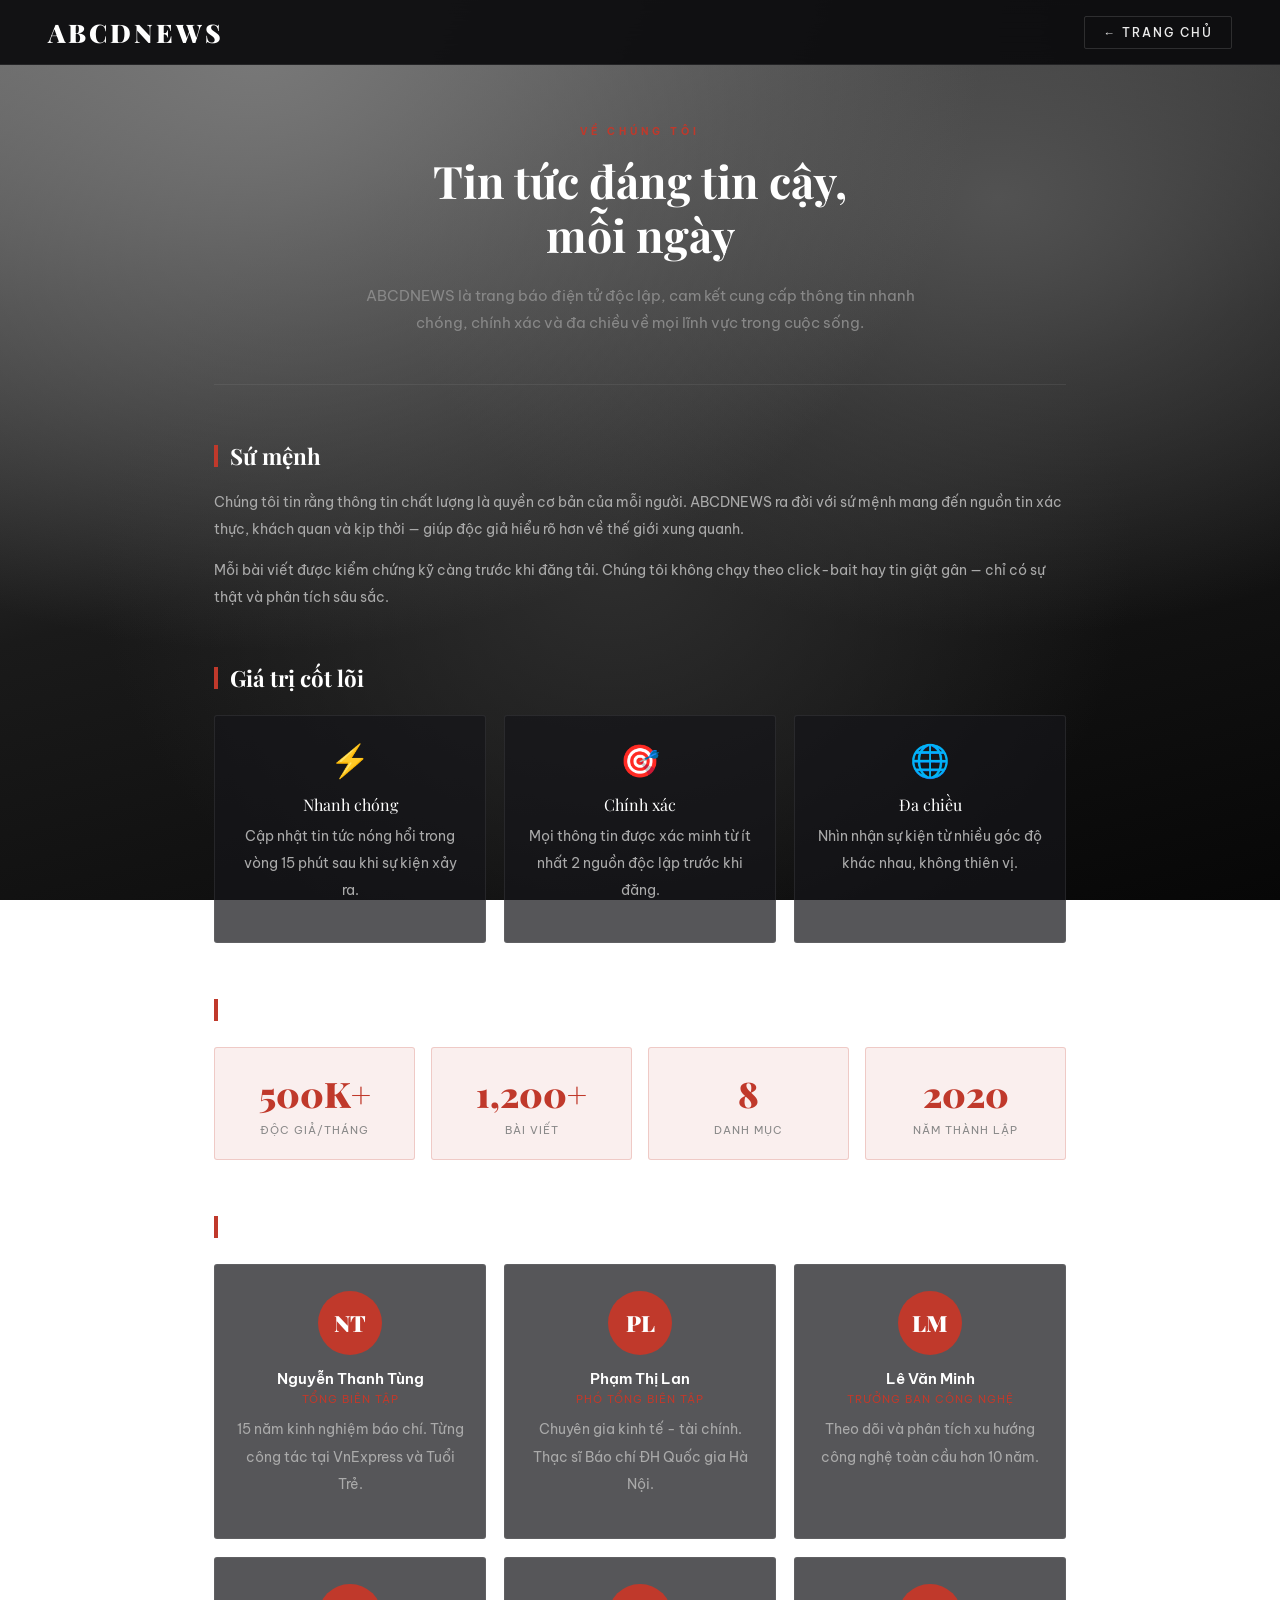
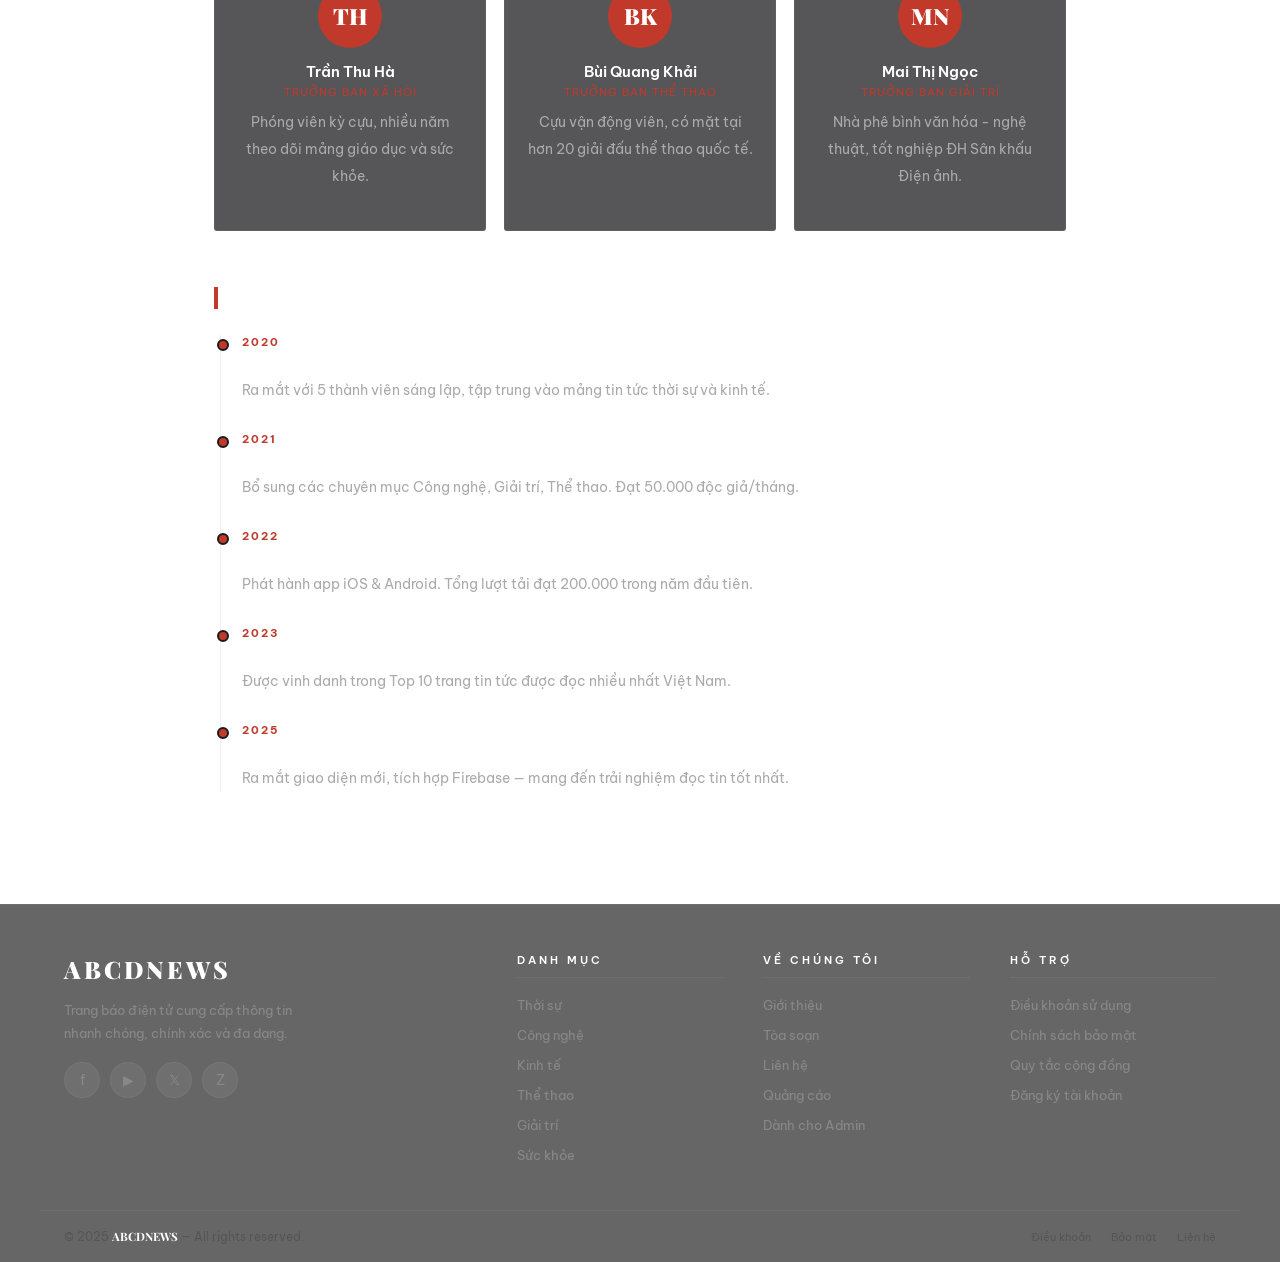
==== commit f48f350d: "complete" ====
--- a/about.html
+++ b/about.html
@@ -1,146 +1,189 @@
-<!doctype html>
+<!DOCTYPE html>
 <html lang="vi">
-  <head>
-    <meta charset="UTF-8" />
-    <meta name="viewport" content="width=device-width, initial-scale=1.0" />
-    <title>Giới thiệu — ABCDNEWS</title>
-    <link
-      href="https://fonts.googleapis.com/css2?family=Playfair+Display:wght@700;900&family=Be+Vietnam+Pro:wght@300;400;500;600&display=swap"
-      rel="stylesheet"
-    />
-    <link rel="stylesheet" href="./assets/css/about.css" />
+<head>
+  <meta charset="UTF-8"/>
+  <meta name="viewport" content="width=device-width, initial-scale=1.0"/>
+  <title>Giới thiệu — ABCDNEWS</title>
+  <link href="https://fonts.googleapis.com/css2?family=Playfair+Display:wght@700;900&family=Be+Vietnam+Pro:wght@300;400;500;600&display=swap" rel="stylesheet"/>
+  <link rel="stylesheet" href="./assets/css/pages.css"/>
+  <style>
+    .values-grid{display:grid;grid-template-columns:repeat(3,1fr);gap:18px;margin-top:22px;}
+    .value-card{background:rgba(22,22,26,0.72);border:1px solid rgba(160,160,160,0.13);border-radius:3px;padding:24px 20px;text-align:center;transition:border-color 0.2s,transform 0.2s;}
+    .value-card:hover{border-color:rgba(192,57,43,0.35);transform:translateY(-2px);}
+    .value-icon{font-size:2rem;margin-bottom:14px;}
+    .value-title{font-family:'Playfair Display',serif;font-size:1rem;color:#fff;margin-bottom:8px;}
+    .value-desc{font-size:0.80rem;color:#888;line-height:1.72;}
+    .stats-grid{display:grid;grid-template-columns:repeat(4,1fr);gap:16px;margin-top:22px;}
+    .stat-card{background:rgba(192,57,43,0.08);border:1px solid rgba(192,57,43,0.2);border-radius:3px;padding:22px 16px;text-align:center;}
+    .stat-num{font-family:'Playfair Display',serif;font-size:2.2rem;font-weight:900;color:#c0392b;margin-bottom:6px;}
+    .stat-label{font-size:0.70rem;color:#888;letter-spacing:1px;text-transform:uppercase;}
+    .team-grid{display:grid;grid-template-columns:repeat(3,1fr);gap:18px;margin-top:22px;}
+    .team-card{background:rgba(22,22,26,0.72);border:1px solid rgba(160,160,160,0.13);border-radius:3px;padding:26px 20px;text-align:center;transition:border-color 0.2s;}
+    .team-card:hover{border-color:rgba(192,57,43,0.3);}
+    .team-avatar{width:64px;height:64px;border-radius:50%;background:#c0392b;display:flex;align-items:center;justify-content:center;font-family:'Playfair Display',serif;font-size:1.4rem;font-weight:900;color:#fff;margin:0 auto 14px;}
+    .team-name{font-weight:600;color:#fff;margin-bottom:4px;font-size:0.92rem;}
+    .team-role{font-size:0.70rem;color:#c0392b;letter-spacing:1px;text-transform:uppercase;margin-bottom:10px;}
+    .team-bio{font-size:0.78rem;color:#888;line-height:1.65;}
+    .timeline{margin-top:22px;position:relative;padding-left:28px;}
+    .timeline::before{content:'';position:absolute;left:6px;top:0;bottom:0;width:1px;background:rgba(160,160,160,0.15);}
+    .tl-item{position:relative;margin-bottom:28px;}
+    .tl-dot{position:absolute;left:-25px;top:4px;width:12px;height:12px;border-radius:50%;background:#c0392b;border:2px solid #1a1a1a;}
+    .tl-year{font-size:0.68rem;letter-spacing:2px;color:#c0392b;font-weight:700;margin-bottom:5px;}
+    .tl-title{font-weight:600;color:#fff;font-size:0.92rem;margin-bottom:4px;}
+    .tl-desc{font-size:0.82rem;color:#888;line-height:1.6;}
+    @media(max-width:768px){
+      .values-grid,.team-grid{grid-template-columns:1fr;}
+      .stats-grid{grid-template-columns:repeat(2,1fr);}
+    }
+  </style>
+</head>
+<body>
+<header>
+  <div class="header-top">
+    <a href="index.html" class="logo">ABCDNEWS</a>
+    <button class="btn-home" onclick="location.href='index.html'">← Trang chủ</button>
+  </div>
+</header>
 
-  </head>
-  <body>
-    <header>
-      <div class="header-top">
-        <a href="index.html" class="logo">ABCDNEWS</a>
-        <button class="btn-back" onclick="location.href = 'index.html'">
-          ← Trang chủ
-        </button>
+<div class="page-wrap">
+<div class="container">
+
+  <div class="page-hero">
+    <div class="page-tag">Về chúng tôi</div>
+    <h1 class="page-title">Tin tức đáng tin cậy,<br/>mỗi ngày</h1>
+    <p class="page-subtitle">ABCDNEWS là trang báo điện tử độc lập, cam kết cung cấp thông tin nhanh chóng, chính xác và đa chiều về mọi lĩnh vực trong cuộc sống.</p>
+  </div>
+
+  <div class="section">
+    <h2>Sứ mệnh</h2>
+    <p>Chúng tôi tin rằng thông tin chất lượng là quyền cơ bản của mỗi người. ABCDNEWS ra đời với sứ mệnh mang đến nguồn tin xác thực, khách quan và kịp thời — giúp độc giả hiểu rõ hơn về thế giới xung quanh.</p>
+    <p>Mỗi bài viết được kiểm chứng kỹ càng trước khi đăng tải. Chúng tôi không chạy theo click-bait hay tin giật gân — chỉ có sự thật và phân tích sâu sắc.</p>
+  </div>
+
+  <div class="section">
+    <h2>Giá trị cốt lõi</h2>
+    <div class="values-grid">
+      <div class="value-card">
+        <div class="value-icon">⚡</div>
+        <div class="value-title">Nhanh chóng</div>
+        <p class="value-desc">Cập nhật tin tức nóng hổi trong vòng 15 phút sau khi sự kiện xảy ra.</p>
       </div>
-    </header>
-
-    <div class="page-wrap">
-      <div class="container">
-        <div class="page-hero">
-          <div class="page-tag">Về chúng tôi</div>
-          <h1 class="page-title">Tin tức đáng tin cậy,<br />mỗi ngày</h1>
-          <p class="page-subtitle">
-            ABCDNEWS là trang báo điện tử độc lập, cam kết cung cấp thông tin
-            nhanh chóng, chính xác và đa chiều về mọi lĩnh vực trong cuộc sống.
-          </p>
-        </div>
-
-        <div class="section">
-          <h2>Sứ mệnh của chúng tôi</h2>
-          <p>
-            Chúng tôi tin rằng thông tin chất lượng là quyền cơ bản của mỗi
-            người. ABCDNEWS ra đời với sứ mệnh mang đến nguồn tin xác thực,
-            khách quan và kịp thời — giúp độc giả hiểu rõ hơn về thế giới xung
-            quanh.
-          </p>
-          <p>
-            Mỗi bài viết được kiểm chứng kỹ càng trước khi đăng tải. Chúng tôi
-            không chạy theo click-bait hay tin giật gân — chỉ có sự thật và phân
-            tích sâu sắc.
-          </p>
-        </div>
-
-        <div class="section">
-          <h2>Giá trị cốt lõi</h2>
-          <div class="values-grid">
-            <div class="value-card">
-              <div class="value-icon">⚡</div>
-              <div class="value-title">Nhanh chóng</div>
-              <p class="value-desc">
-                Cập nhật tin tức nóng hổi trong vòng 15 phút sau khi sự kiện xảy
-                ra.
-              </p>
-            </div>
-            <div class="value-card">
-              <div class="value-icon">🎯</div>
-              <div class="value-title">Chính xác</div>
-              <p class="value-desc">
-                Mọi thông tin đều được xác minh từ ít nhất 2 nguồn độc lập trước
-                khi đăng.
-              </p>
-            </div>
-            <div class="value-card">
-              <div class="value-icon">🌐</div>
-              <div class="value-title">Đa chiều</div>
-              <p class="value-desc">
-                Nhìn nhận sự kiện từ nhiều góc độ khác nhau, không thiên vị.
-              </p>
-            </div>
-          </div>
-        </div>
-
-        <div class="section">
-          <h2>Con số ấn tượng</h2>
-          <div class="stats-grid">
-            <div class="stat-card">
-              <div class="stat-num">500K+</div>
-              <div class="stat-label">Độc giả/tháng</div>
-            </div>
-            <div class="stat-card">
-              <div class="stat-num">1,200+</div>
-              <div class="stat-label">Bài viết</div>
-            </div>
-            <div class="stat-card">
-              <div class="stat-num">8</div>
-              <div class="stat-label">Danh mục</div>
-            </div>
-            <div class="stat-card">
-              <div class="stat-num">2020</div>
-              <div class="stat-label">Năm thành lập</div>
-            </div>
-          </div>
-        </div>
-
-        <div class="section" id="toasoang">
-          <h2>Đội ngũ biên tập</h2>
-          <div class="team-grid">
-            <div class="team-card">
-              <div class="team-avatar">NT</div>
-              <div class="team-name">Nguyễn Thanh Tùng</div>
-              <div class="team-role">Tổng Biên tập</div>
-              <p class="team-bio">
-                15 năm kinh nghiệm trong ngành báo chí. Từng công tác tại
-                VnExpress và Tuổi Trẻ.
-              </p>
-            </div>
-            <div class="team-card">
-              <div class="team-avatar">PL</div>
-              <div class="team-name">Phạm Thị Lan</div>
-              <div class="team-role">Phó Tổng Biên tập</div>
-              <p class="team-bio">
-                Chuyên gia về mảng kinh tế và tài chính. Thạc sĩ Báo chí ĐH Quốc
-                gia Hà Nội.
-              </p>
-            </div>
-            <div class="team-card">
-              <div class="team-avatar">LM</div>
-              <div class="team-name">Lê Văn Minh</div>
-              <div class="team-role">Trưởng ban Công nghệ</div>
-              <p class="team-bio">
-                Theo dõi và phân tích xu hướng công nghệ toàn cầu hơn 10 năm.
-              </p>
-            </div>
-          </div>
-        </div>
+      <div class="value-card">
+        <div class="value-icon">🎯</div>
+        <div class="value-title">Chính xác</div>
+        <p class="value-desc">Mọi thông tin được xác minh từ ít nhất 2 nguồn độc lập trước khi đăng.</p>
+      </div>
+      <div class="value-card">
+        <div class="value-icon">🌐</div>
+        <div class="value-title">Đa chiều</div>
+        <p class="value-desc">Nhìn nhận sự kiện từ nhiều góc độ khác nhau, không thiên vị.</p>
       </div>
     </div>
+  </div>
 
-    <footer>
-      <div class="footer-bottom">
-        <p>© 2025 <strong>ABCDNEWS</strong> — All rights reserved.</p>
-        <div class="footer-links">
-          <a href="terms.html">Điều khoản</a>
-          <a href="privacy.html">Bảo mật</a>
-          <a href="contact.html">Liên hệ</a>
-        </div>
+  <div class="section">
+    <h2>Con số nổi bật</h2>
+    <div class="stats-grid">
+      <div class="stat-card"><div class="stat-num">500K+</div><div class="stat-label">Độc giả/tháng</div></div>
+      <div class="stat-card"><div class="stat-num">1,200+</div><div class="stat-label">Bài viết</div></div>
+      <div class="stat-card"><div class="stat-num">8</div><div class="stat-label">Danh mục</div></div>
+      <div class="stat-card"><div class="stat-num">2020</div><div class="stat-label">Năm thành lập</div></div>
+    </div>
+  </div>
+
+  <div class="section" id="toasoang">
+    <h2>Đội ngũ biên tập</h2>
+    <div class="team-grid">
+      <div class="team-card">
+        <div class="team-avatar">NT</div>
+        <div class="team-name">Nguyễn Thanh Tùng</div>
+        <div class="team-role">Tổng Biên tập</div>
+        <p class="team-bio">15 năm kinh nghiệm báo chí. Từng công tác tại VnExpress và Tuổi Trẻ.</p>
       </div>
-    </footer>
-  </body>
+      <div class="team-card">
+        <div class="team-avatar">PL</div>
+        <div class="team-name">Phạm Thị Lan</div>
+        <div class="team-role">Phó Tổng Biên tập</div>
+        <p class="team-bio">Chuyên gia kinh tế - tài chính. Thạc sĩ Báo chí ĐH Quốc gia Hà Nội.</p>
+      </div>
+      <div class="team-card">
+        <div class="team-avatar">LM</div>
+        <div class="team-name">Lê Văn Minh</div>
+        <div class="team-role">Trưởng ban Công nghệ</div>
+        <p class="team-bio">Theo dõi và phân tích xu hướng công nghệ toàn cầu hơn 10 năm.</p>
+      </div>
+      <div class="team-card">
+        <div class="team-avatar">TH</div>
+        <div class="team-name">Trần Thu Hà</div>
+        <div class="team-role">Trưởng ban Xã hội</div>
+        <p class="team-bio">Phóng viên kỳ cựu, nhiều năm theo dõi mảng giáo dục và sức khỏe.</p>
+      </div>
+      <div class="team-card">
+        <div class="team-avatar">BK</div>
+        <div class="team-name">Bùi Quang Khải</div>
+        <div class="team-role">Trưởng ban Thể thao</div>
+        <p class="team-bio">Cựu vận động viên, có mặt tại hơn 20 giải đấu thể thao quốc tế.</p>
+      </div>
+      <div class="team-card">
+        <div class="team-avatar">MN</div>
+        <div class="team-name">Mai Thị Ngọc</div>
+        <div class="team-role">Trưởng ban Giải trí</div>
+        <p class="team-bio">Nhà phê bình văn hóa - nghệ thuật, tốt nghiệp ĐH Sân khấu Điện ảnh.</p>
+      </div>
+    </div>
+  </div>
+
+  <div class="section">
+    <h2>Lịch sử phát triển</h2>
+    <div class="timeline">
+      <div class="tl-item"><div class="tl-dot"></div><div class="tl-year">2020</div><div class="tl-title">Thành lập ABCDNEWS</div><p class="tl-desc">Ra mắt với 5 thành viên sáng lập, tập trung vào mảng tin tức thời sự và kinh tế.</p></div>
+      <div class="tl-item"><div class="tl-dot"></div><div class="tl-year">2021</div><div class="tl-title">Mở rộng danh mục</div><p class="tl-desc">Bổ sung các chuyên mục Công nghệ, Giải trí, Thể thao. Đạt 50.000 độc giả/tháng.</p></div>
+      <div class="tl-item"><div class="tl-dot"></div><div class="tl-year">2022</div><div class="tl-title">Ra mắt ứng dụng di động</div><p class="tl-desc">Phát hành app iOS & Android. Tổng lượt tải đạt 200.000 trong năm đầu tiên.</p></div>
+      <div class="tl-item"><div class="tl-dot"></div><div class="tl-year">2023</div><div class="tl-title">Top 10 báo điện tử Việt Nam</div><p class="tl-desc">Được vinh danh trong Top 10 trang tin tức được đọc nhiều nhất Việt Nam.</p></div>
+      <div class="tl-item"><div class="tl-dot"></div><div class="tl-year">2025</div><div class="tl-title">Nền tảng mới hoàn toàn</div><p class="tl-desc">Ra mắt giao diện mới, tích hợp Firebase — mang đến trải nghiệm đọc tin tốt nhất.</p></div>
+    </div>
+  </div>
+
+</div>
+</div>
+
+<footer>
+  <div class="footer-top">
+    <div class="footer-brand">
+      <span class="footer-logo">ABCDNEWS</span>
+      <p>Trang báo điện tử cung cấp thông tin nhanh chóng, chính xác và đa dạng.</p>
+      <div class="footer-socials">
+        <a class="social-btn">f</a><a class="social-btn">▶</a>
+        <a class="social-btn">𝕏</a><a class="social-btn">Z</a>
+      </div>
+    </div>
+    <div class="footer-col"><h4>Danh mục</h4><ul>
+      <li><a href="index.html">Thời sự</a></li><li><a href="index.html">Công nghệ</a></li>
+      <li><a href="index.html">Kinh tế</a></li><li><a href="index.html">Thể thao</a></li>
+      <li><a href="index.html">Giải trí</a></li><li><a href="index.html">Sức khỏe</a></li>
+    </ul></div>
+    <div class="footer-col"><h4>Về chúng tôi</h4><ul>
+      <li><a href="about.html">Giới thiệu</a></li>
+      <li><a href="about.html#toasoang">Tòa soạn</a></li>
+      <li><a href="contact.html">Liên hệ</a></li>
+      <li><a href="contact.html#ads">Quảng cáo</a></li>
+      <li><a href="admin-login.html">Dành cho Admin</a></li>
+    </ul></div>
+    <div class="footer-col"><h4>Hỗ trợ</h4><ul>
+      <li><a href="terms.html">Điều khoản sử dụng</a></li>
+      <li><a href="privacy.html">Chính sách bảo mật</a></li>
+      <li><a href="terms.html#community">Quy tắc cộng đồng</a></li>
+      <li><a href="auth.html">Đăng ký tài khoản</a></li>
+    </ul></div>
+  </div>
+  <div class="footer-bottom">
+    <p>© 2025 <strong>ABCDNEWS</strong> — All rights reserved.</p>
+    <div class="footer-links">
+      <a href="terms.html">Điều khoản</a>
+      <a href="privacy.html">Bảo mật</a>
+      <a href="contact.html">Liên hệ</a>
+    </div>
+  </div>
+</footer>
+</body>
 </html>
--- a/assets/css/pages.css
+++ b/assets/css/pages.css
@@ -0,0 +1,62 @@
+/* ================================================
+   PAGES.CSS — CSS dùng chung cho các trang tĩnh
+   about, contact, terms, privacy
+   ================================================ */
+*{margin:0;padding:0;box-sizing:border-box;}
+a{text-decoration:none;color:inherit;}
+body{
+  background:
+    radial-gradient(ellipse at 20% 5%,#787878 0%,transparent 50%),
+    radial-gradient(ellipse at 78% 22%,#525252 0%,transparent 44%),
+    radial-gradient(ellipse at 48% 62%,#2e2e2e 0%,transparent 55%),
+    linear-gradient(165deg,#686868 0%,#3c3c3c 25%,#1a1a1a 52%,#070707 100%);
+  background-attachment:fixed;
+  min-height:100vh;color:#ececec;
+  font-family:'Be Vietnam Pro',sans-serif;
+  display:flex;flex-direction:column;
+}
+header{border-bottom:1px solid rgba(160,160,160,0.13);position:sticky;top:0;z-index:100;background:rgba(10,10,12,0.92);backdrop-filter:blur(18px);}
+.header-top{display:flex;align-items:center;justify-content:space-between;padding:15px 48px;}
+.logo{font-family:'Playfair Display',serif;font-size:1.6rem;font-weight:900;color:#fff;letter-spacing:3px;}
+.btn-home{background:none;border:1px solid rgba(160,160,160,0.22);color:#ececec;font-family:'Be Vietnam Pro',sans-serif;font-size:0.72rem;font-weight:500;letter-spacing:2px;text-transform:uppercase;padding:8px 18px;border-radius:2px;cursor:pointer;transition:all 0.2s;}
+.btn-home:hover{border-color:#c0392b;color:#c0392b;}
+.page-wrap{flex:1;}
+.container{max-width:900px;margin:0 auto;padding:60px 24px;}
+.page-hero{text-align:center;margin-bottom:56px;padding-bottom:48px;border-bottom:1px solid rgba(160,160,160,0.13);}
+.page-tag{font-size:0.62rem;letter-spacing:4px;text-transform:uppercase;color:#c0392b;font-weight:700;margin-bottom:16px;}
+.page-title{font-family:'Playfair Display',serif;font-size:2.8rem;line-height:1.2;color:#fff;margin-bottom:20px;}
+.page-subtitle{font-size:0.92rem;color:#888;line-height:1.85;max-width:560px;margin:0 auto;}
+.section{margin-bottom:52px;}
+.section h2{font-family:'Playfair Display',serif;font-size:1.4rem;color:#fff;margin-bottom:18px;display:flex;align-items:center;gap:12px;}
+.section h2::before{content:'';width:4px;height:22px;background:#c0392b;display:block;flex-shrink:0;}
+.section h3{font-size:1rem;color:#ddd;margin:20px 0 10px;font-weight:600;}
+.section p{font-size:0.90rem;color:#aaa;line-height:1.88;margin-bottom:14px;}
+.section ul{padding-left:20px;margin-bottom:14px;}
+.section ul li{font-size:0.90rem;color:#aaa;line-height:1.88;margin-bottom:8px;}
+.section ul li::marker{color:#c0392b;}
+footer{background:rgba(0,0,0,0.6);backdrop-filter:blur(12px);border-top:1px solid rgba(160,160,160,0.13);}
+.footer-top{max-width:1200px;margin:0 auto;display:grid;grid-template-columns:2fr 1fr 1fr 1fr;gap:40px;padding:48px 24px 36px;}
+.footer-logo{font-family:'Playfair Display',serif;font-size:1.5rem;font-weight:900;color:#fff;letter-spacing:3px;margin-bottom:14px;display:block;}
+.footer-brand p{font-size:0.80rem;color:#888;line-height:1.75;max-width:260px;}
+.footer-socials{display:flex;gap:10px;margin-top:18px;}
+.social-btn{width:36px;height:36px;border-radius:50%;background:rgba(255,255,255,0.06);border:1px solid rgba(160,160,160,0.13);display:flex;align-items:center;justify-content:center;font-size:0.85rem;cursor:pointer;transition:all 0.2s;color:#888;}
+.social-btn:hover{background:#c0392b;border-color:#c0392b;color:#fff;}
+.footer-col h4{font-size:0.68rem;letter-spacing:3px;text-transform:uppercase;color:#fff;font-weight:600;margin-bottom:16px;padding-bottom:10px;border-bottom:1px solid rgba(160,160,160,0.13);}
+.footer-col ul{list-style:none;padding:0;}
+.footer-col ul li{margin-bottom:10px;}
+.footer-col ul li a{font-size:0.80rem;color:#888;transition:color 0.2s;}
+.footer-col ul li a:hover{color:#c0392b;}
+.footer-bottom{border-top:1px solid rgba(160,160,160,0.13);padding:18px 24px;display:flex;align-items:center;justify-content:space-between;max-width:1200px;margin:0 auto;}
+.footer-bottom p{font-size:0.72rem;color:#555;}
+.footer-bottom strong{color:#fff;font-family:'Playfair Display',serif;}
+.footer-links{display:flex;gap:20px;}
+.footer-links a{font-size:0.70rem;color:#555;transition:color 0.2s;}
+.footer-links a:hover{color:#c0392b;}
+@media(max-width:768px){
+  .header-top{padding:13px 16px;}
+  .container{padding:40px 16px;}
+  .page-title{font-size:2rem;}
+  .footer-top{grid-template-columns:1fr 1fr;gap:24px;padding:32px 16px 24px;}
+  .footer-bottom{flex-direction:column;gap:10px;text-align:center;padding:16px;}
+}
+@media(max-width:500px){.footer-top{grid-template-columns:1fr;}}
